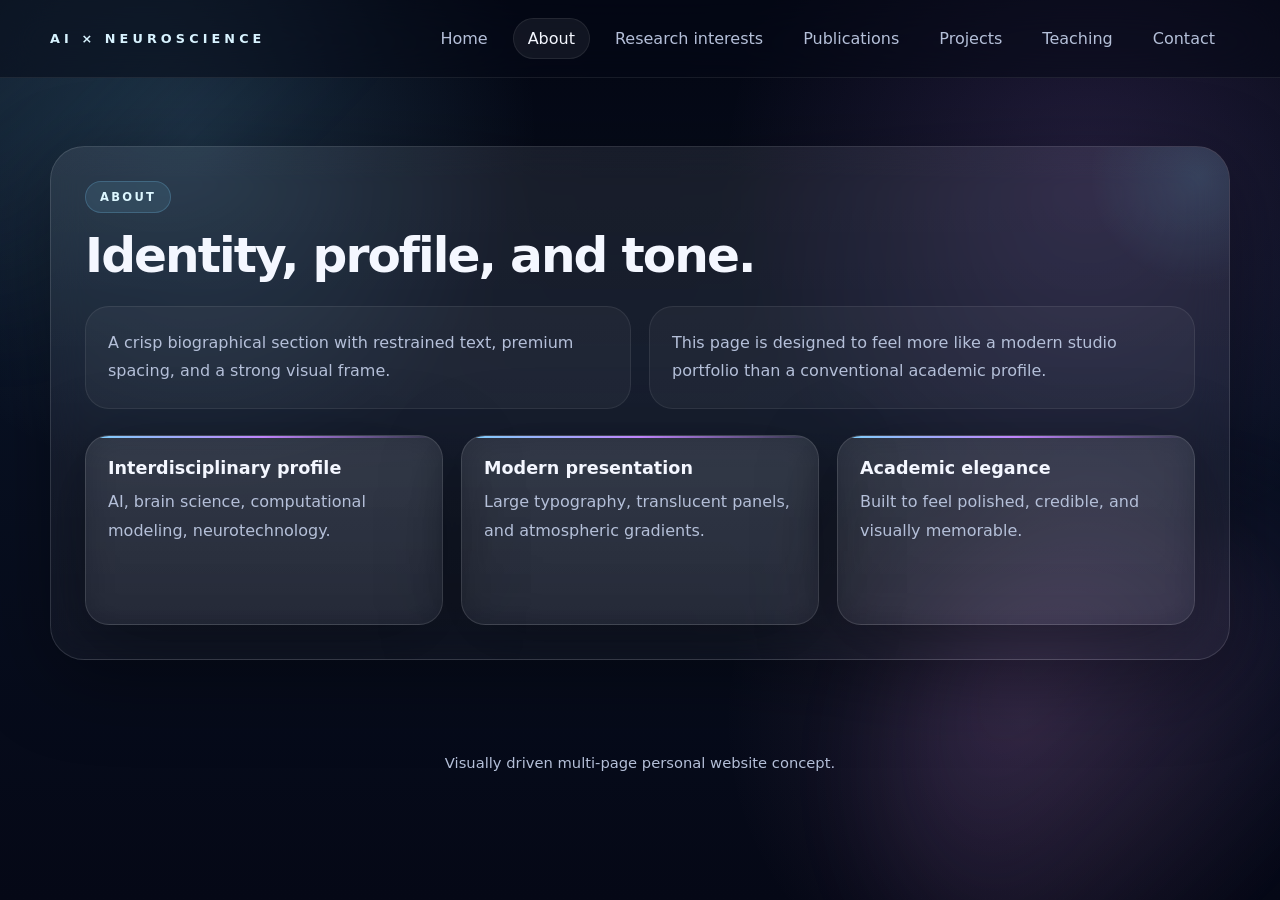
==== about.html @ dc08a658 "Add files via upload" ====
<!DOCTYPE html>
<html lang="en">
<head>
  <meta charset="UTF-8">
  <meta name="viewport" content="width=device-width, initial-scale=1.0">
  <title>About | AI & Neuroscience</title>
  <link rel="stylesheet" href="styles.css">
</head>
<body>
  <div class="page">
    
<header class="topbar">
  <div class="topbar-inner">
    <div class="brand">AI × Neuroscience</div>
    <nav class="nav">
      <a  href="index.html">Home</a>
      <a class="active" href="about.html">About</a>
      <a  href="research-interests.html">Research interests</a>
      <a  href="publications.html">Publications</a>
      <a  href="projects.html">Projects</a>
      <a  href="teaching.html">Teaching</a>
      <a  href="contact.html">Contact</a>
    </nav>
  </div>
</header>

    <main class="container">
      
<section class="section-shell">
  <div class="eyebrow">About</div>
  <h2>Identity, profile, and tone.</h2>
  <div class="meta">
    <div class="panel-soft">
      <p>A crisp biographical section with restrained text, premium spacing, and a strong visual frame.</p>
    </div>
    <div class="panel-soft">
      <p>This page is designed to feel more like a modern studio portfolio than a conventional academic profile.</p>
    </div>
  </div>
  <div class="card-grid">
    <article class="card">
      <h3>Interdisciplinary profile</h3>
      <p>AI, brain science, computational modeling, neurotechnology.</p>
    </article>
    <article class="card">
      <h3>Modern presentation</h3>
      <p>Large typography, translucent panels, and atmospheric gradients.</p>
    </article>
    <article class="card">
      <h3>Academic elegance</h3>
      <p>Built to feel polished, credible, and visually memorable.</p>
    </article>
  </div>
</section>

    </main>
    <div class="footer">Visually driven multi-page personal website concept.</div>
  </div>
</body>
</html>
---- styles.css ----
:root{
  --bg:#050816;
  --bg-2:#0a1228;
  --surface:rgba(255,255,255,0.06);
  --surface-strong:rgba(255,255,255,0.1);
  --border:rgba(255,255,255,0.12);
  --text:#f4f7ff;
  --muted:#b5c0d9;
  --cyan:#7dd3fc;
  --violet:#c084fc;
  --pink:#f9a8d4;
  --glow:0 20px 80px rgba(0,0,0,.35);
  --radius:28px;
  --max:1180px;
}

*{box-sizing:border-box}
html{scroll-behavior:smooth}
body{
  margin:0;
  color:var(--text);
  font-family:Inter, ui-sans-serif, system-ui, -apple-system, BlinkMacSystemFont, "Segoe UI", sans-serif;
  background:
    radial-gradient(circle at 15% 15%, rgba(125,211,252,.18), transparent 26%),
    radial-gradient(circle at 85% 20%, rgba(192,132,252,.16), transparent 28%),
    radial-gradient(circle at 80% 80%, rgba(249,168,212,.12), transparent 24%),
    linear-gradient(180deg, #040713 0%, #081022 45%, #050816 100%);
  min-height:100vh;
  overflow-x:hidden;
}

body::before,
body::after{
  content:"";
  position:fixed;
  width:34rem;
  height:34rem;
  border-radius:50%;
  filter:blur(60px);
  opacity:.18;
  pointer-events:none;
  z-index:0;
  animation:float 16s ease-in-out infinite;
}
body::before{
  top:-10rem;
  left:-8rem;
  background:linear-gradient(135deg,var(--cyan),transparent 65%);
}
body::after{
  right:-10rem;
  bottom:-10rem;
  background:linear-gradient(135deg,var(--violet),transparent 65%);
  animation-delay:-7s;
}

@keyframes float{
  0%,100%{transform:translateY(0) translateX(0)}
  50%{transform:translateY(24px) translateX(12px)}
}

a{text-decoration:none;color:inherit}
.page{
  position:relative;
  z-index:1;
}
.container{
  width:min(var(--max), calc(100% - 32px));
  margin:0 auto;
}
.topbar{
  position:sticky;
  top:0;
  z-index:20;
  backdrop-filter:blur(22px);
  background:rgba(5,8,22,.52);
  border-bottom:1px solid rgba(255,255,255,.08);
}
.topbar-inner{
  width:min(var(--max), calc(100% - 32px));
  margin:0 auto;
  padding:18px 0;
  display:flex;
  gap:18px;
  justify-content:space-between;
  align-items:center;
}
.brand{
  font-size:.8rem;
  text-transform:uppercase;
  letter-spacing:.32em;
  color:#d8f3ff;
  font-weight:800;
}
.nav{
  display:flex;
  flex-wrap:wrap;
  gap:10px;
}
.nav a{
  padding:10px 14px;
  border-radius:999px;
  color:var(--muted);
  border:1px solid transparent;
  transition:.25s ease;
}
.nav a:hover,
.nav a.active{
  color:var(--text);
  border-color:rgba(255,255,255,.08);
  background:rgba(255,255,255,.06);
}

.hero,
.section-shell,
.visual-panel,
.card,
.pub,
.contact-card{
  background:linear-gradient(180deg, rgba(255,255,255,.08), rgba(255,255,255,.045));
  border:1px solid var(--border);
  box-shadow:var(--glow);
  backdrop-filter:blur(18px);
}

main{
  padding:42px 0 70px;
}

.hero{
  min-height:calc(100vh - 130px);
  border-radius:36px;
  padding:42px;
  display:grid;
  grid-template-columns:1.15fr .85fr;
  gap:28px;
  align-items:center;
  overflow:hidden;
  position:relative;
}
.hero::before{
  content:"";
  position:absolute;
  inset:auto -10% -35% auto;
  width:28rem;
  height:28rem;
  border-radius:50%;
  background:radial-gradient(circle, rgba(125,211,252,.2), transparent 65%);
  filter:blur(10px);
}
.eyebrow{
  display:inline-flex;
  padding:8px 14px;
  border-radius:999px;
  border:1px solid rgba(125,211,252,.22);
  background:rgba(125,211,252,.1);
  color:#ddf7ff;
  font-size:.72rem;
  letter-spacing:.2em;
  text-transform:uppercase;
  font-weight:800;
  margin-bottom:18px;
}
h1,h2,h3,h4,p{margin:0}
h1{
  font-size:clamp(3rem, 6vw, 6rem);
  line-height:.97;
  letter-spacing:-.055em;
  max-width:10ch;
}
h2{
  font-size:clamp(2rem, 3.8vw, 3.5rem);
  line-height:1;
  letter-spacing:-.04em;
  margin-bottom:14px;
}
h3{
  font-size:1.1rem;
  margin-bottom:8px;
}
p{
  line-height:1.8;
  color:var(--muted);
}
.lead{
  margin-top:22px;
  font-size:1.08rem;
  max-width:60ch;
}
.gradient-text{
  background:linear-gradient(135deg, var(--cyan), var(--violet) 55%, var(--pink));
  -webkit-background-clip:text;
  background-clip:text;
  color:transparent;
}
.actions{
  display:flex;
  flex-wrap:wrap;
  gap:14px;
  margin-top:30px;
}
.button{
  padding:14px 19px;
  border-radius:18px;
  border:1px solid rgba(255,255,255,.12);
  background:rgba(255,255,255,.05);
  font-weight:700;
  transition:.25s ease;
}
.button:hover{
  transform:translateY(-2px);
  background:rgba(255,255,255,.09);
}
.button.primary{
  background:linear-gradient(135deg, rgba(125,211,252,.95), rgba(192,132,252,.95));
  color:#07111f;
  border-color:transparent;
}

.visual-panel{
  border-radius:30px;
  min-height:520px;
  padding:20px;
  position:relative;
  overflow:hidden;
}
.orb{
  position:absolute;
  border-radius:50%;
  filter:blur(4px);
  opacity:.95;
  animation:pulse 8s ease-in-out infinite;
}
.orb.one{
  width:180px;height:180px;top:48px;left:48px;
  background:radial-gradient(circle at 30% 30%, #c8f3ff, rgba(125,211,252,.28) 55%, transparent 72%);
}
.orb.two{
  width:220px;height:220px;right:40px;top:120px;
  background:radial-gradient(circle at 40% 40%, #efd8ff, rgba(192,132,252,.24) 58%, transparent 74%);
  animation-delay:-2s;
}
.orb.three{
  width:190px;height:190px;left:120px;bottom:42px;
  background:radial-gradient(circle at 40% 40%, #ffd8ef, rgba(249,168,212,.22) 58%, transparent 74%);
  animation-delay:-4s;
}
@keyframes pulse{
  0%,100%{transform:scale(1) translateY(0)}
  50%{transform:scale(1.08) translateY(8px)}
}
.grid-overlay{
  position:absolute;
  inset:0;
  background-image:
    linear-gradient(rgba(255,255,255,.07) 1px, transparent 1px),
    linear-gradient(90deg, rgba(255,255,255,.07) 1px, transparent 1px);
  background-size:38px 38px;
  mask-image:linear-gradient(180deg, rgba(255,255,255,.75), transparent 90%);
}
.stat-stack{
  position:absolute;
  inset:auto 18px 18px 18px;
  display:grid;
  grid-template-columns:repeat(3,1fr);
  gap:12px;
}
.stat{
  padding:16px;
  border-radius:20px;
  background:rgba(7,12,28,.55);
  border:1px solid rgba(255,255,255,.1);
  backdrop-filter:blur(10px);
}
.stat strong{
  display:block;
  font-size:1.35rem;
  margin-bottom:6px;
}
.stat span{
  color:var(--muted);
  font-size:.92rem;
}

.section-shell{
  border-radius:34px;
  padding:34px;
  margin-top:26px;
  position:relative;
  overflow:hidden;
}
.section-shell::after{
  content:"";
  position:absolute;
  top:-80px;
  right:-80px;
  width:220px;
  height:220px;
  border-radius:50%;
  background:radial-gradient(circle, rgba(125,211,252,.14), transparent 70%);
}
.card-grid{
  display:grid;
  grid-template-columns:repeat(auto-fit, minmax(240px, 1fr));
  gap:18px;
  margin-top:26px;
}
.card{
  border-radius:24px;
  padding:22px;
  min-height:190px;
  position:relative;
  overflow:hidden;
}
.card::before{
  content:"";
  position:absolute;
  inset:0 0 auto 0;
  height:2px;
  background:linear-gradient(90deg, var(--cyan), var(--violet), transparent);
}
.card p{
  margin-top:10px;
}
.pub-list,
.contact-grid{
  display:grid;
  gap:18px;
  margin-top:26px;
}
.pub{
  border-radius:24px;
  padding:24px;
}
.year{
  display:inline-block;
  padding:6px 10px;
  border-radius:999px;
  font-size:.82rem;
  font-weight:800;
  letter-spacing:.1em;
  color:#d7f5ff;
  background:rgba(125,211,252,.12);
  border:1px solid rgba(125,211,252,.18);
  margin-bottom:14px;
}
.meta{
  display:grid;
  grid-template-columns:1fr 1fr;
  gap:18px;
  margin-top:26px;
}
.panel-soft{
  padding:22px;
  border-radius:24px;
  background:rgba(255,255,255,.04);
  border:1px solid rgba(255,255,255,.08);
}
.list{
  margin:16px 0 0;
  padding-left:18px;
  color:var(--muted);
  line-height:1.95;
}
.contact-grid{
  grid-template-columns:repeat(auto-fit,minmax(220px,1fr));
}
.contact-card{
  border-radius:24px;
  padding:22px;
}
.footer{
  width:min(var(--max), calc(100% - 32px));
  margin:24px auto 0;
  color:var(--muted);
  text-align:center;
  padding-bottom:30px;
  font-size:.92rem;
}

@media (max-width: 900px){
  .hero{
    grid-template-columns:1fr;
    min-height:auto;
    padding:28px;
  }
  .visual-panel{
    min-height:420px;
  }
  .stat-stack{
    grid-template-columns:1fr;
  }
  .meta{
    grid-template-columns:1fr;
  }
  .section-shell{
    padding:26px;
  }
}
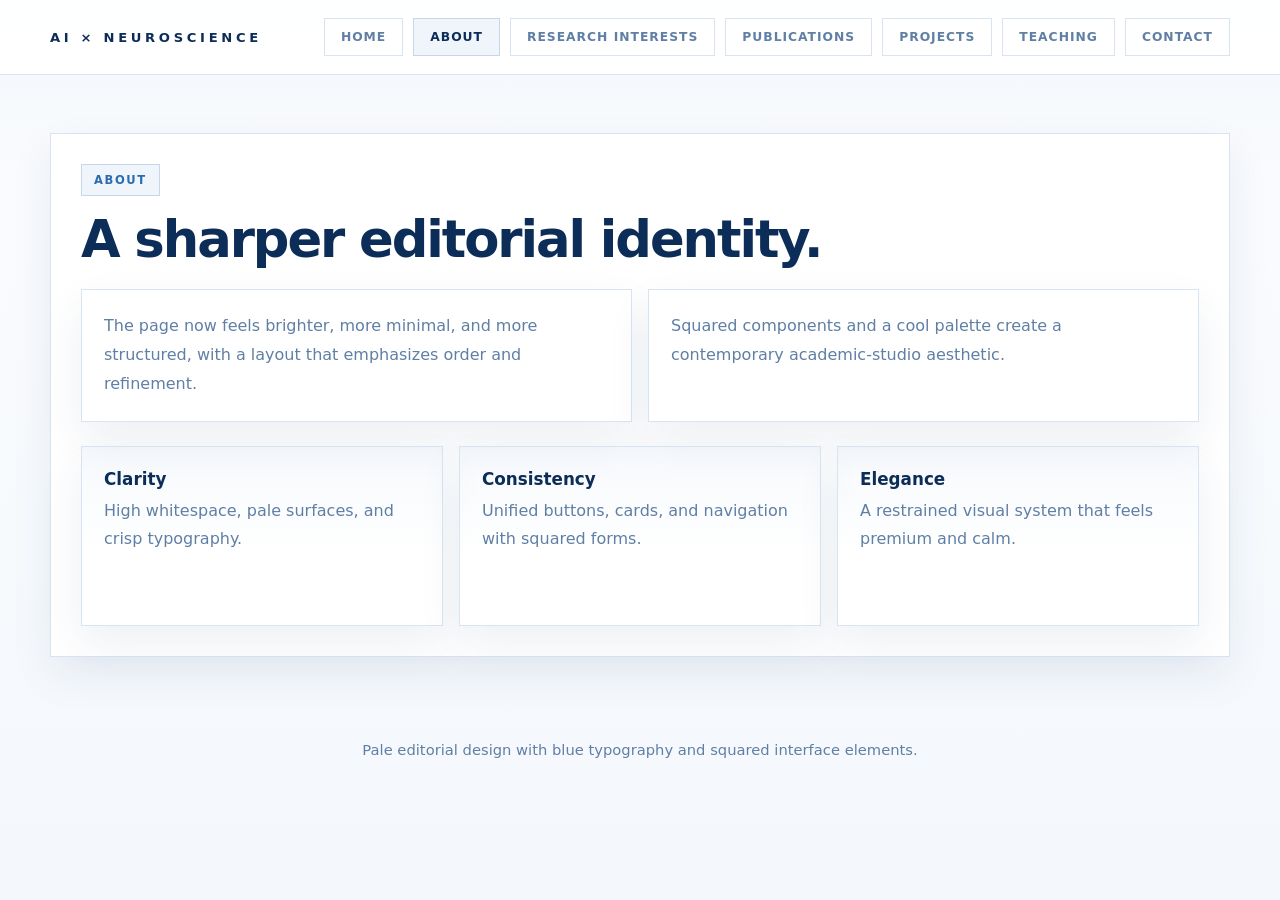
==== commit 1654faec: "Add files via upload" ====
--- a/about.html
+++ b/about.html
@@ -28,33 +28,24 @@
       
 <section class="section-shell">
   <div class="eyebrow">About</div>
-  <h2>Identity, profile, and tone.</h2>
+  <h2>A sharper editorial identity.</h2>
   <div class="meta">
     <div class="panel-soft">
-      <p>A crisp biographical section with restrained text, premium spacing, and a strong visual frame.</p>
+      <p>The page now feels brighter, more minimal, and more structured, with a layout that emphasizes order and refinement.</p>
     </div>
     <div class="panel-soft">
-      <p>This page is designed to feel more like a modern studio portfolio than a conventional academic profile.</p>
+      <p>Squared components and a cool palette create a contemporary academic-studio aesthetic.</p>
     </div>
   </div>
   <div class="card-grid">
-    <article class="card">
-      <h3>Interdisciplinary profile</h3>
-      <p>AI, brain science, computational modeling, neurotechnology.</p>
-    </article>
-    <article class="card">
-      <h3>Modern presentation</h3>
-      <p>Large typography, translucent panels, and atmospheric gradients.</p>
-    </article>
-    <article class="card">
-      <h3>Academic elegance</h3>
-      <p>Built to feel polished, credible, and visually memorable.</p>
-    </article>
+    <article class="card"><h3>Clarity</h3><p>High whitespace, pale surfaces, and crisp typography.</p></article>
+    <article class="card"><h3>Consistency</h3><p>Unified buttons, cards, and navigation with squared forms.</p></article>
+    <article class="card"><h3>Elegance</h3><p>A restrained visual system that feels premium and calm.</p></article>
   </div>
 </section>
 
     </main>
-    <div class="footer">Visually driven multi-page personal website concept.</div>
+    <div class="footer">Pale editorial design with blue typography and squared interface elements.</div>
   </div>
 </body>
 </html>
--- a/styles.css
+++ b/styles.css
@@ -1,16 +1,17 @@
 :root{
-  --bg:#050816;
-  --bg-2:#0a1228;
-  --surface:rgba(255,255,255,0.06);
-  --surface-strong:rgba(255,255,255,0.1);
-  --border:rgba(255,255,255,0.12);
-  --text:#f4f7ff;
-  --muted:#b5c0d9;
-  --cyan:#7dd3fc;
-  --violet:#c084fc;
-  --pink:#f9a8d4;
-  --glow:0 20px 80px rgba(0,0,0,.35);
-  --radius:28px;
+  --bg:#f7f9fd;
+  --bg-2:#ffffff;
+  --surface:#ffffff;
+  --surface-soft:#f0f5fc;
+  --border:#d9e4f2;
+  --border-strong:#c7d7ea;
+  --text:#133b6b;
+  --text-strong:#0c2d57;
+  --muted:#5f7fa5;
+  --blue:#2b6cb0;
+  --blue-2:#4c84c6;
+  --blue-3:#8db4de;
+  --shadow:0 18px 40px rgba(28, 70, 120, 0.08);
   --max:1180px;
 }
 
@@ -18,79 +19,42 @@
 html{scroll-behavior:smooth}
 body{
   margin:0;
+  background:
+    linear-gradient(180deg, rgba(141,180,222,0.08), transparent 20%),
+    linear-gradient(180deg, #fbfcfe 0%, #f4f8fc 100%);
   color:var(--text);
   font-family:Inter, ui-sans-serif, system-ui, -apple-system, BlinkMacSystemFont, "Segoe UI", sans-serif;
-  background:
-    radial-gradient(circle at 15% 15%, rgba(125,211,252,.18), transparent 26%),
-    radial-gradient(circle at 85% 20%, rgba(192,132,252,.16), transparent 28%),
-    radial-gradient(circle at 80% 80%, rgba(249,168,212,.12), transparent 24%),
-    linear-gradient(180deg, #040713 0%, #081022 45%, #050816 100%);
   min-height:100vh;
-  overflow-x:hidden;
-}
-
-body::before,
-body::after{
-  content:"";
-  position:fixed;
-  width:34rem;
-  height:34rem;
-  border-radius:50%;
-  filter:blur(60px);
-  opacity:.18;
-  pointer-events:none;
-  z-index:0;
-  animation:float 16s ease-in-out infinite;
-}
-body::before{
-  top:-10rem;
-  left:-8rem;
-  background:linear-gradient(135deg,var(--cyan),transparent 65%);
-}
-body::after{
-  right:-10rem;
-  bottom:-10rem;
-  background:linear-gradient(135deg,var(--violet),transparent 65%);
-  animation-delay:-7s;
-}
-
-@keyframes float{
-  0%,100%{transform:translateY(0) translateX(0)}
-  50%{transform:translateY(24px) translateX(12px)}
-}
-
+}
 a{text-decoration:none;color:inherit}
-.page{
-  position:relative;
-  z-index:1;
-}
-.container{
-  width:min(var(--max), calc(100% - 32px));
-  margin:0 auto;
-}
+.page{min-height:100vh}
+
 .topbar{
   position:sticky;
   top:0;
   z-index:20;
-  backdrop-filter:blur(22px);
-  background:rgba(5,8,22,.52);
-  border-bottom:1px solid rgba(255,255,255,.08);
+  background:rgba(255,255,255,0.92);
+  border-bottom:1px solid var(--border);
+  backdrop-filter:blur(8px);
+}
+.topbar-inner,
+.container{
+  width:min(var(--max), calc(100% - 40px));
+  margin:0 auto;
 }
 .topbar-inner{
-  width:min(var(--max), calc(100% - 32px));
-  margin:0 auto;
   padding:18px 0;
   display:flex;
-  gap:18px;
   justify-content:space-between;
   align-items:center;
+  gap:18px;
 }
 .brand{
-  font-size:.8rem;
-  text-transform:uppercase;
-  letter-spacing:.32em;
-  color:#d8f3ff;
+  font-size:.82rem;
   font-weight:800;
+  letter-spacing:.28em;
+  text-transform:uppercase;
+  color:var(--text-strong);
 }
 .nav{
   display:flex;
@@ -98,263 +62,225 @@
   gap:10px;
 }
 .nav a{
-  padding:10px 14px;
-  border-radius:999px;
-  color:var(--muted);
-  border:1px solid transparent;
-  transition:.25s ease;
+  padding:11px 16px;
+  border:1px solid var(--border);
+  background:var(--bg-2);
+  color:var(--muted);
+  text-transform:uppercase;
+  letter-spacing:.08em;
+  font-size:.77rem;
+  font-weight:700;
+  transition:.2s ease;
 }
 .nav a:hover,
 .nav a.active{
-  color:var(--text);
-  border-color:rgba(255,255,255,.08);
-  background:rgba(255,255,255,.06);
-}
-
+  color:var(--text-strong);
+  border-color:var(--border-strong);
+  background:var(--surface-soft);
+}
+
+main{padding:34px 0 64px}
 .hero,
 .section-shell,
 .visual-panel,
 .card,
 .pub,
-.contact-card{
-  background:linear-gradient(180deg, rgba(255,255,255,.08), rgba(255,255,255,.045));
+.contact-card,
+.panel-soft,
+.stat{
+  background:var(--surface);
   border:1px solid var(--border);
-  box-shadow:var(--glow);
-  backdrop-filter:blur(18px);
-}
-
-main{
-  padding:42px 0 70px;
+  box-shadow:var(--shadow);
 }
 
 .hero{
-  min-height:calc(100vh - 130px);
-  border-radius:36px;
-  padding:42px;
+  min-height:calc(100vh - 120px);
   display:grid;
-  grid-template-columns:1.15fr .85fr;
-  gap:28px;
-  align-items:center;
+  grid-template-columns:1.12fr .88fr;
+  gap:24px;
+  padding:34px;
+}
+.visual-panel{
+  min-height:520px;
+  padding:22px;
+  position:relative;
   overflow:hidden;
-  position:relative;
-}
-.hero::before{
-  content:"";
-  position:absolute;
-  inset:auto -10% -35% auto;
-  width:28rem;
-  height:28rem;
-  border-radius:50%;
-  background:radial-gradient(circle, rgba(125,211,252,.2), transparent 65%);
-  filter:blur(10px);
+  background:
+    linear-gradient(180deg, rgba(76,132,198,0.07), rgba(255,255,255,1) 42%),
+    repeating-linear-gradient(
+      0deg,
+      rgba(19,59,107,0.04),
+      rgba(19,59,107,0.04) 1px,
+      transparent 1px,
+      transparent 42px
+    ),
+    repeating-linear-gradient(
+      90deg,
+      rgba(19,59,107,0.04),
+      rgba(19,59,107,0.04) 1px,
+      transparent 1px,
+      transparent 42px
+    ),
+    #ffffff;
 }
 .eyebrow{
-  display:inline-flex;
-  padding:8px 14px;
-  border-radius:999px;
-  border:1px solid rgba(125,211,252,.22);
-  background:rgba(125,211,252,.1);
-  color:#ddf7ff;
+  display:inline-block;
+  padding:8px 12px;
+  border:1px solid var(--border-strong);
+  background:var(--surface-soft);
+  color:var(--blue);
+  text-transform:uppercase;
+  letter-spacing:.14em;
   font-size:.72rem;
-  letter-spacing:.2em;
-  text-transform:uppercase;
   font-weight:800;
   margin-bottom:18px;
 }
-h1,h2,h3,h4,p{margin:0}
+h1,h2,h3,p{margin:0}
 h1{
-  font-size:clamp(3rem, 6vw, 6rem);
-  line-height:.97;
+  font-size:clamp(3rem, 6vw, 5.7rem);
+  line-height:.95;
   letter-spacing:-.055em;
+  color:var(--text-strong);
   max-width:10ch;
 }
 h2{
-  font-size:clamp(2rem, 3.8vw, 3.5rem);
+  font-size:clamp(2rem, 4vw, 3.4rem);
   line-height:1;
   letter-spacing:-.04em;
-  margin-bottom:14px;
+  color:var(--text-strong);
+  margin-bottom:12px;
 }
 h3{
-  font-size:1.1rem;
+  font-size:1.05rem;
+  color:var(--text-strong);
   margin-bottom:8px;
 }
 p{
+  color:var(--muted);
   line-height:1.8;
-  color:var(--muted);
 }
 .lead{
-  margin-top:22px;
-  font-size:1.08rem;
-  max-width:60ch;
+  font-size:1.06rem;
+  max-width:62ch;
+  margin-top:20px;
 }
 .gradient-text{
-  background:linear-gradient(135deg, var(--cyan), var(--violet) 55%, var(--pink));
-  -webkit-background-clip:text;
-  background-clip:text;
-  color:transparent;
+  color:var(--blue);
 }
 .actions{
   display:flex;
   flex-wrap:wrap;
-  gap:14px;
-  margin-top:30px;
+  gap:12px;
+  margin-top:28px;
 }
 .button{
-  padding:14px 19px;
-  border-radius:18px;
-  border:1px solid rgba(255,255,255,.12);
-  background:rgba(255,255,255,.05);
+  display:inline-flex;
+  align-items:center;
+  justify-content:center;
+  padding:14px 18px;
+  border:1px solid var(--border-strong);
+  background:#fff;
+  color:var(--text-strong);
   font-weight:700;
-  transition:.25s ease;
+  text-transform:uppercase;
+  letter-spacing:.08em;
+  font-size:.78rem;
+  transition:.2s ease;
 }
 .button:hover{
-  transform:translateY(-2px);
-  background:rgba(255,255,255,.09);
+  background:var(--surface-soft);
 }
 .button.primary{
-  background:linear-gradient(135deg, rgba(125,211,252,.95), rgba(192,132,252,.95));
-  color:#07111f;
-  border-color:transparent;
-}
-
-.visual-panel{
-  border-radius:30px;
-  min-height:520px;
-  padding:20px;
-  position:relative;
-  overflow:hidden;
-}
-.orb{
+  background:var(--text-strong);
+  border-color:var(--text-strong);
+  color:#fff;
+}
+.button.primary:hover{
+  background:var(--blue);
+  border-color:var(--blue);
+}
+
+.motif-box{
   position:absolute;
-  border-radius:50%;
-  filter:blur(4px);
-  opacity:.95;
-  animation:pulse 8s ease-in-out infinite;
-}
-.orb.one{
-  width:180px;height:180px;top:48px;left:48px;
-  background:radial-gradient(circle at 30% 30%, #c8f3ff, rgba(125,211,252,.28) 55%, transparent 72%);
-}
-.orb.two{
-  width:220px;height:220px;right:40px;top:120px;
-  background:radial-gradient(circle at 40% 40%, #efd8ff, rgba(192,132,252,.24) 58%, transparent 74%);
-  animation-delay:-2s;
-}
-.orb.three{
-  width:190px;height:190px;left:120px;bottom:42px;
-  background:radial-gradient(circle at 40% 40%, #ffd8ef, rgba(249,168,212,.22) 58%, transparent 74%);
-  animation-delay:-4s;
-}
-@keyframes pulse{
-  0%,100%{transform:scale(1) translateY(0)}
-  50%{transform:scale(1.08) translateY(8px)}
-}
-.grid-overlay{
+  inset:26px 26px auto auto;
+  width:220px;
+  height:220px;
+  border:1px solid var(--border);
+  background:linear-gradient(180deg, rgba(141,180,222,0.18), rgba(255,255,255,0.2));
+}
+.motif-line{
   position:absolute;
-  inset:0;
-  background-image:
-    linear-gradient(rgba(255,255,255,.07) 1px, transparent 1px),
-    linear-gradient(90deg, rgba(255,255,255,.07) 1px, transparent 1px);
-  background-size:38px 38px;
-  mask-image:linear-gradient(180deg, rgba(255,255,255,.75), transparent 90%);
-}
+  background:var(--blue-3);
+}
+.motif-line.one{left:32px; top:58px; width:180px; height:1px}
+.motif-line.two{left:110px; top:30px; width:1px; height:180px}
+.motif-line.three{right:48px; bottom:96px; width:160px; height:1px}
+.motif-line.four{right:126px; bottom:34px; width:1px; height:160px}
+
 .stat-stack{
   position:absolute;
-  inset:auto 18px 18px 18px;
+  left:22px;
+  right:22px;
+  bottom:22px;
   display:grid;
-  grid-template-columns:repeat(3,1fr);
+  grid-template-columns:repeat(3, 1fr);
   gap:12px;
 }
 .stat{
   padding:16px;
-  border-radius:20px;
-  background:rgba(7,12,28,.55);
-  border:1px solid rgba(255,255,255,.1);
-  backdrop-filter:blur(10px);
 }
 .stat strong{
   display:block;
-  font-size:1.35rem;
+  font-size:1.26rem;
+  color:var(--text-strong);
   margin-bottom:6px;
 }
 .stat span{
   color:var(--muted);
   font-size:.92rem;
+  line-height:1.5;
 }
 
 .section-shell{
-  border-radius:34px;
-  padding:34px;
-  margin-top:26px;
-  position:relative;
-  overflow:hidden;
-}
-.section-shell::after{
-  content:"";
-  position:absolute;
-  top:-80px;
-  right:-80px;
-  width:220px;
-  height:220px;
-  border-radius:50%;
-  background:radial-gradient(circle, rgba(125,211,252,.14), transparent 70%);
+  padding:30px;
+  margin-top:24px;
+}
+.card-grid,
+.pub-list,
+.contact-grid,
+.meta{
+  display:grid;
+  gap:16px;
+  margin-top:24px;
 }
 .card-grid{
-  display:grid;
-  grid-template-columns:repeat(auto-fit, minmax(240px, 1fr));
-  gap:18px;
-  margin-top:26px;
+  grid-template-columns:repeat(auto-fit, minmax(240px,1fr));
+}
+.meta{
+  grid-template-columns:1fr 1fr;
+}
+.card,
+.pub,
+.contact-card,
+.panel-soft{
+  padding:22px;
 }
 .card{
-  border-radius:24px;
-  padding:22px;
-  min-height:190px;
-  position:relative;
-  overflow:hidden;
-}
-.card::before{
-  content:"";
-  position:absolute;
-  inset:0 0 auto 0;
-  height:2px;
-  background:linear-gradient(90deg, var(--cyan), var(--violet), transparent);
-}
-.card p{
-  margin-top:10px;
-}
-.pub-list,
-.contact-grid{
-  display:grid;
-  gap:18px;
-  margin-top:26px;
-}
-.pub{
-  border-radius:24px;
-  padding:24px;
+  min-height:180px;
+  background:
+    linear-gradient(180deg, rgba(141,180,222,0.08), rgba(255,255,255,1) 60%);
 }
 .year{
   display:inline-block;
   padding:6px 10px;
-  border-radius:999px;
-  font-size:.82rem;
+  border:1px solid var(--border-strong);
+  background:var(--surface-soft);
+  color:var(--blue);
+  text-transform:uppercase;
+  letter-spacing:.08em;
+  font-size:.78rem;
   font-weight:800;
-  letter-spacing:.1em;
-  color:#d7f5ff;
-  background:rgba(125,211,252,.12);
-  border:1px solid rgba(125,211,252,.18);
   margin-bottom:14px;
-}
-.meta{
-  display:grid;
-  grid-template-columns:1fr 1fr;
-  gap:18px;
-  margin-top:26px;
-}
-.panel-soft{
-  padding:22px;
-  border-radius:24px;
-  background:rgba(255,255,255,.04);
-  border:1px solid rgba(255,255,255,.08);
 }
 .list{
   margin:16px 0 0;
@@ -363,18 +289,14 @@
   line-height:1.95;
 }
 .contact-grid{
-  grid-template-columns:repeat(auto-fit,minmax(220px,1fr));
-}
-.contact-card{
-  border-radius:24px;
-  padding:22px;
+  grid-template-columns:repeat(auto-fit, minmax(220px,1fr));
 }
 .footer{
-  width:min(var(--max), calc(100% - 32px));
-  margin:24px auto 0;
+  width:min(var(--max), calc(100% - 40px));
+  margin:20px auto 0;
+  padding-bottom:28px;
   color:var(--muted);
   text-align:center;
-  padding-bottom:30px;
   font-size:.92rem;
 }
 
@@ -382,7 +304,6 @@
   .hero{
     grid-template-columns:1fr;
     min-height:auto;
-    padding:28px;
   }
   .visual-panel{
     min-height:420px;
@@ -393,7 +314,8 @@
   .meta{
     grid-template-columns:1fr;
   }
-  .section-shell{
-    padding:26px;
+  .topbar-inner{
+    flex-direction:column;
+    align-items:flex-start;
   }
 }
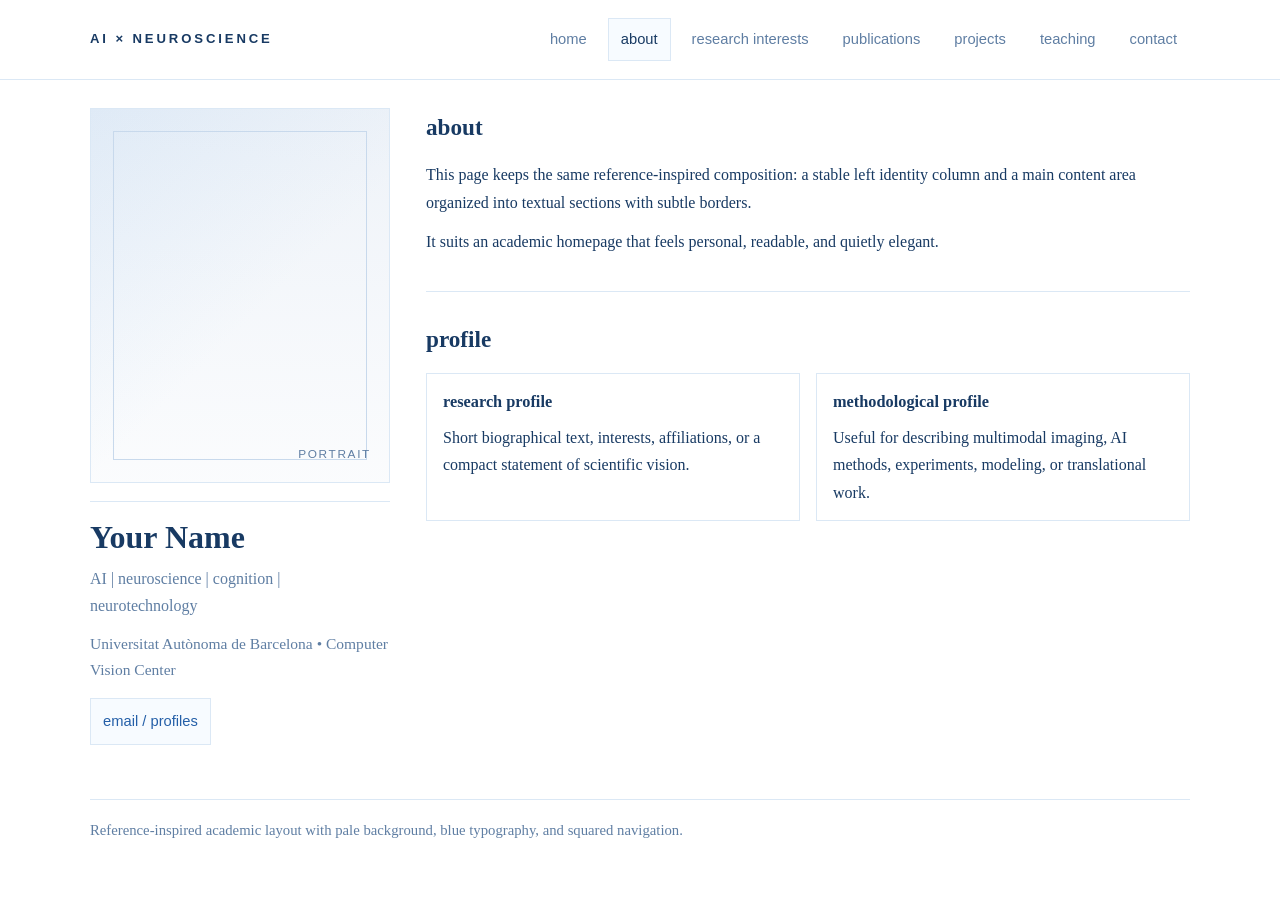
==== commit 6e785e29: "Add files via upload" ====
--- a/about.html
+++ b/about.html
@@ -13,39 +13,56 @@
   <div class="topbar-inner">
     <div class="brand">AI × Neuroscience</div>
     <nav class="nav">
-      <a  href="index.html">Home</a>
-      <a class="active" href="about.html">About</a>
-      <a  href="research-interests.html">Research interests</a>
-      <a  href="publications.html">Publications</a>
-      <a  href="projects.html">Projects</a>
-      <a  href="teaching.html">Teaching</a>
-      <a  href="contact.html">Contact</a>
+      <a  href="index.html">home</a>
+      <a class="active" href="about.html">about</a>
+      <a  href="research-interests.html">research interests</a>
+      <a  href="publications.html">publications</a>
+      <a  href="projects.html">projects</a>
+      <a  href="teaching.html">teaching</a>
+      <a  href="contact.html">contact</a>
     </nav>
   </div>
 </header>
 
     <main class="container">
-      
-<section class="section-shell">
-  <div class="eyebrow">About</div>
-  <h2>A sharper editorial identity.</h2>
-  <div class="meta">
-    <div class="panel-soft">
-      <p>The page now feels brighter, more minimal, and more structured, with a layout that emphasizes order and refinement.</p>
-    </div>
-    <div class="panel-soft">
-      <p>Squared components and a cool palette create a contemporary academic-studio aesthetic.</p>
-    </div>
-  </div>
-  <div class="card-grid">
-    <article class="card"><h3>Clarity</h3><p>High whitespace, pale surfaces, and crisp typography.</p></article>
-    <article class="card"><h3>Consistency</h3><p>Unified buttons, cards, and navigation with squared forms.</p></article>
-    <article class="card"><h3>Elegance</h3><p>A restrained visual system that feels premium and calm.</p></article>
-  </div>
-</section>
+      <div class="layout">
+        
+    <aside class="sidebar">
+      <div class="portrait"></div>
+      <div class="sidebar-copy">
+        <h1>Your Name</h1>
+        <div class="tagline">AI | neuroscience | cognition | neurotechnology</div>
+        <div class="affiliations">Universitat Autònoma de Barcelona • Computer Vision Center</div>
+        <a class="contact-link" href="contact.html">email / profiles</a>
+      </div>
+    </aside>
+    
+        <div class="content">
+          
+      <section class="section">
+        <h2>about</h2>
+        <p>This page keeps the same reference-inspired composition: a stable left identity column and a main content area organized into textual sections with subtle borders.</p>
+        <p>It suits an academic homepage that feels personal, readable, and quietly elegant.</p>
+      </section>
 
+      <section class="section">
+        <h2>profile</h2>
+        <div class="two-col">
+          <div class="card">
+            <h3>research profile</h3>
+            <p>Short biographical text, interests, affiliations, or a compact statement of scientific vision.</p>
+          </div>
+          <div class="card">
+            <h3>methodological profile</h3>
+            <p>Useful for describing multimodal imaging, AI methods, experiments, modeling, or translational work.</p>
+          </div>
+        </div>
+      </section>
+    
+        </div>
+      </div>
     </main>
-    <div class="footer">Pale editorial design with blue typography and squared interface elements.</div>
+    <div class="footer">Reference-inspired academic layout with pale background, blue typography, and squared navigation.</div>
   </div>
 </body>
 </html>
--- a/styles.css
+++ b/styles.css
@@ -1,321 +1,227 @@
 :root{
-  --bg:#f7f9fd;
-  --bg-2:#ffffff;
-  --surface:#ffffff;
-  --surface-soft:#f0f5fc;
-  --border:#d9e4f2;
-  --border-strong:#c7d7ea;
-  --text:#133b6b;
-  --text-strong:#0c2d57;
-  --muted:#5f7fa5;
-  --blue:#2b6cb0;
-  --blue-2:#4c84c6;
-  --blue-3:#8db4de;
-  --shadow:0 18px 40px rgba(28, 70, 120, 0.08);
-  --max:1180px;
+  --bg:#ffffff;
+  --bg-soft:#f7fbff;
+  --line:#dbe8f5;
+  --line-strong:#c8d9ec;
+  --text:#183a63;
+  --muted:#5f7ea3;
+  --link:#245fa8;
+  --link-soft:#edf4fb;
+  --max:1100px;
 }
 
 *{box-sizing:border-box}
 html{scroll-behavior:smooth}
 body{
   margin:0;
-  background:
-    linear-gradient(180deg, rgba(141,180,222,0.08), transparent 20%),
-    linear-gradient(180deg, #fbfcfe 0%, #f4f8fc 100%);
-  color:var(--text);
-  font-family:Inter, ui-sans-serif, system-ui, -apple-system, BlinkMacSystemFont, "Segoe UI", sans-serif;
+  font-family: Georgia, "Times New Roman", serif;
+  background:var(--bg);
+  color:var(--text);
+  line-height:1.7;
+}
+a{color:var(--link); text-decoration:none}
+a:hover{text-decoration:underline}
+
+.page{
   min-height:100vh;
 }
-a{text-decoration:none;color:inherit}
-.page{min-height:100vh}
 
 .topbar{
-  position:sticky;
-  top:0;
-  z-index:20;
-  background:rgba(255,255,255,0.92);
-  border-bottom:1px solid var(--border);
-  backdrop-filter:blur(8px);
+  border-bottom:1px solid var(--line);
+  background:#fff;
 }
 .topbar-inner,
-.container{
+.container,
+.footer{
   width:min(var(--max), calc(100% - 40px));
   margin:0 auto;
 }
 .topbar-inner{
-  padding:18px 0;
   display:flex;
   justify-content:space-between;
   align-items:center;
   gap:18px;
+  padding:18px 0;
 }
 .brand{
+  font-family: Inter, Arial, sans-serif;
   font-size:.82rem;
   font-weight:800;
-  letter-spacing:.28em;
+  letter-spacing:.22em;
   text-transform:uppercase;
-  color:var(--text-strong);
+  color:var(--text);
 }
 .nav{
   display:flex;
   flex-wrap:wrap;
-  gap:10px;
+  gap:8px;
 }
 .nav a{
-  padding:11px 16px;
-  border:1px solid var(--border);
-  background:var(--bg-2);
-  color:var(--muted);
-  text-transform:uppercase;
-  letter-spacing:.08em;
-  font-size:.77rem;
-  font-weight:700;
-  transition:.2s ease;
-}
-.nav a:hover,
-.nav a.active{
-  color:var(--text-strong);
-  border-color:var(--border-strong);
-  background:var(--surface-soft);
-}
-
-main{padding:34px 0 64px}
-.hero,
-.section-shell,
-.visual-panel,
-.card,
-.pub,
-.contact-card,
-.panel-soft,
-.stat{
-  background:var(--surface);
-  border:1px solid var(--border);
-  box-shadow:var(--shadow);
-}
-
-.hero{
-  min-height:calc(100vh - 120px);
+  font-family: Inter, Arial, sans-serif;
+  text-transform:lowercase;
+  font-size:.92rem;
+  padding:8px 12px;
+  border:1px solid transparent;
+  color:var(--muted);
+}
+.nav a.active,
+.nav a:hover{
+  border-color:var(--line);
+  background:var(--bg-soft);
+  color:var(--text);
+  text-decoration:none;
+}
+
+main{padding:28px 0 54px}
+
+.layout{
   display:grid;
-  grid-template-columns:1.12fr .88fr;
-  gap:24px;
-  padding:34px;
-}
-.visual-panel{
-  min-height:520px;
-  padding:22px;
+  grid-template-columns:300px minmax(0,1fr);
+  gap:36px;
+  align-items:start;
+}
+
+.sidebar{
+  position:sticky;
+  top:26px;
+}
+.portrait{
+  width:100%;
+  aspect-ratio: 4 / 5;
+  border:1px solid var(--line);
+  background:
+    linear-gradient(180deg, rgba(36,95,168,0.08), rgba(36,95,168,0.02)),
+    linear-gradient(135deg, #eff6fd, #ffffff 55%);
   position:relative;
-  overflow:hidden;
-  background:
-    linear-gradient(180deg, rgba(76,132,198,0.07), rgba(255,255,255,1) 42%),
-    repeating-linear-gradient(
-      0deg,
-      rgba(19,59,107,0.04),
-      rgba(19,59,107,0.04) 1px,
-      transparent 1px,
-      transparent 42px
-    ),
-    repeating-linear-gradient(
-      90deg,
-      rgba(19,59,107,0.04),
-      rgba(19,59,107,0.04) 1px,
-      transparent 1px,
-      transparent 42px
-    ),
-    #ffffff;
-}
-.eyebrow{
-  display:inline-block;
-  padding:8px 12px;
-  border:1px solid var(--border-strong);
-  background:var(--surface-soft);
-  color:var(--blue);
+}
+.portrait::before{
+  content:"";
+  position:absolute;
+  inset:22px;
+  border:1px solid var(--line-strong);
+}
+.portrait::after{
+  content:"portrait";
+  position:absolute;
+  bottom:18px;
+  right:18px;
+  font-family: Inter, Arial, sans-serif;
+  font-size:.74rem;
   text-transform:uppercase;
   letter-spacing:.14em;
-  font-size:.72rem;
-  font-weight:800;
-  margin-bottom:18px;
-}
-h1,h2,h3,p{margin:0}
-h1{
-  font-size:clamp(3rem, 6vw, 5.7rem);
-  line-height:.95;
-  letter-spacing:-.055em;
-  color:var(--text-strong);
-  max-width:10ch;
-}
-h2{
-  font-size:clamp(2rem, 4vw, 3.4rem);
-  line-height:1;
-  letter-spacing:-.04em;
-  color:var(--text-strong);
-  margin-bottom:12px;
-}
-h3{
-  font-size:1.05rem;
-  color:var(--text-strong);
-  margin-bottom:8px;
-}
-p{
-  color:var(--muted);
-  line-height:1.8;
-}
-.lead{
-  font-size:1.06rem;
-  max-width:62ch;
-  margin-top:20px;
-}
-.gradient-text{
-  color:var(--blue);
-}
-.actions{
-  display:flex;
-  flex-wrap:wrap;
+  color:var(--muted);
+}
+.sidebar-copy{
+  margin-top:18px;
+  border-top:1px solid var(--line);
+  padding-top:18px;
+}
+.sidebar-copy h1{
+  margin:0 0 10px;
+  font-size:2rem;
+  line-height:1.08;
+  color:var(--text);
+}
+.tagline{
+  color:var(--muted);
+  font-size:1rem;
+}
+.affiliations{
+  margin-top:12px;
+  color:var(--muted);
+  font-size:.97rem;
+}
+.contact-link{
+  display:inline-block;
+  margin-top:14px;
+  padding:10px 12px;
+  border:1px solid var(--line);
+  background:var(--bg-soft);
+  font-family: Inter, Arial, sans-serif;
+  text-transform:lowercase;
+  font-size:.92rem;
+}
+
+.content{
+  min-width:0;
+}
+.section{
+  padding:0 0 24px;
+  margin-bottom:28px;
+  border-bottom:1px solid var(--line);
+}
+.section:last-child{
+  border-bottom:none;
+}
+.section h2{
+  margin:0 0 14px;
+  font-size:1.45rem;
+  color:var(--text);
+}
+.section p{
+  margin:0 0 12px;
+  color:var(--text);
+}
+.muted{
+  color:var(--muted);
+}
+
+.news-list,
+.simple-list,
+.pub-list{
+  display:grid;
   gap:12px;
-  margin-top:28px;
-}
-.button{
-  display:inline-flex;
-  align-items:center;
-  justify-content:center;
-  padding:14px 18px;
-  border:1px solid var(--border-strong);
+}
+.news-item,
+.pub-item,
+.card{
+  padding:14px 16px;
+  border:1px solid var(--line);
   background:#fff;
-  color:var(--text-strong);
-  font-weight:700;
-  text-transform:uppercase;
-  letter-spacing:.08em;
-  font-size:.78rem;
-  transition:.2s ease;
-}
-.button:hover{
-  background:var(--surface-soft);
-}
-.button.primary{
-  background:var(--text-strong);
-  border-color:var(--text-strong);
-  color:#fff;
-}
-.button.primary:hover{
-  background:var(--blue);
-  border-color:var(--blue);
-}
-
-.motif-box{
-  position:absolute;
-  inset:26px 26px auto auto;
-  width:220px;
-  height:220px;
-  border:1px solid var(--border);
-  background:linear-gradient(180deg, rgba(141,180,222,0.18), rgba(255,255,255,0.2));
-}
-.motif-line{
-  position:absolute;
-  background:var(--blue-3);
-}
-.motif-line.one{left:32px; top:58px; width:180px; height:1px}
-.motif-line.two{left:110px; top:30px; width:1px; height:180px}
-.motif-line.three{right:48px; bottom:96px; width:160px; height:1px}
-.motif-line.four{right:126px; bottom:34px; width:1px; height:160px}
-
-.stat-stack{
-  position:absolute;
-  left:22px;
-  right:22px;
-  bottom:22px;
+}
+.news-date,
+.meta{
+  display:block;
+  font-family: Inter, Arial, sans-serif;
+  font-size:.8rem;
+  color:var(--muted);
+  letter-spacing:.02em;
+  margin-bottom:6px;
+}
+.pub-title{
+  font-style:italic;
+}
+.two-col{
   display:grid;
-  grid-template-columns:repeat(3, 1fr);
-  gap:12px;
-}
-.stat{
-  padding:16px;
-}
-.stat strong{
-  display:block;
-  font-size:1.26rem;
-  color:var(--text-strong);
-  margin-bottom:6px;
-}
-.stat span{
+  grid-template-columns:1fr 1fr;
+  gap:16px;
+}
+.card h3{
+  margin:0 0 8px;
+  font-size:1.02rem;
+}
+.card p,
+.pub-item p{
+  margin:8px 0 0;
+}
+.footer{
+  border-top:1px solid var(--line);
+  padding:18px 0 28px;
   color:var(--muted);
   font-size:.92rem;
-  line-height:1.5;
-}
-
-.section-shell{
-  padding:30px;
-  margin-top:24px;
-}
-.card-grid,
-.pub-list,
-.contact-grid,
-.meta{
-  display:grid;
-  gap:16px;
-  margin-top:24px;
-}
-.card-grid{
-  grid-template-columns:repeat(auto-fit, minmax(240px,1fr));
-}
-.meta{
-  grid-template-columns:1fr 1fr;
-}
-.card,
-.pub,
-.contact-card,
-.panel-soft{
-  padding:22px;
-}
-.card{
-  min-height:180px;
-  background:
-    linear-gradient(180deg, rgba(141,180,222,0.08), rgba(255,255,255,1) 60%);
-}
-.year{
-  display:inline-block;
-  padding:6px 10px;
-  border:1px solid var(--border-strong);
-  background:var(--surface-soft);
-  color:var(--blue);
-  text-transform:uppercase;
-  letter-spacing:.08em;
-  font-size:.78rem;
-  font-weight:800;
-  margin-bottom:14px;
-}
-.list{
-  margin:16px 0 0;
-  padding-left:18px;
-  color:var(--muted);
-  line-height:1.95;
-}
-.contact-grid{
-  grid-template-columns:repeat(auto-fit, minmax(220px,1fr));
-}
-.footer{
-  width:min(var(--max), calc(100% - 40px));
-  margin:20px auto 0;
-  padding-bottom:28px;
-  color:var(--muted);
-  text-align:center;
-  font-size:.92rem;
 }
 
 @media (max-width: 900px){
-  .hero{
+  .layout{
     grid-template-columns:1fr;
-    min-height:auto;
-  }
-  .visual-panel{
-    min-height:420px;
-  }
-  .stat-stack{
+  }
+  .sidebar{
+    position:static;
+  }
+  .portrait{
+    max-width:320px;
+  }
+  .two-col{
     grid-template-columns:1fr;
   }
-  .meta{
-    grid-template-columns:1fr;
-  }
-  .topbar-inner{
-    flex-direction:column;
-    align-items:flex-start;
-  }
 }
